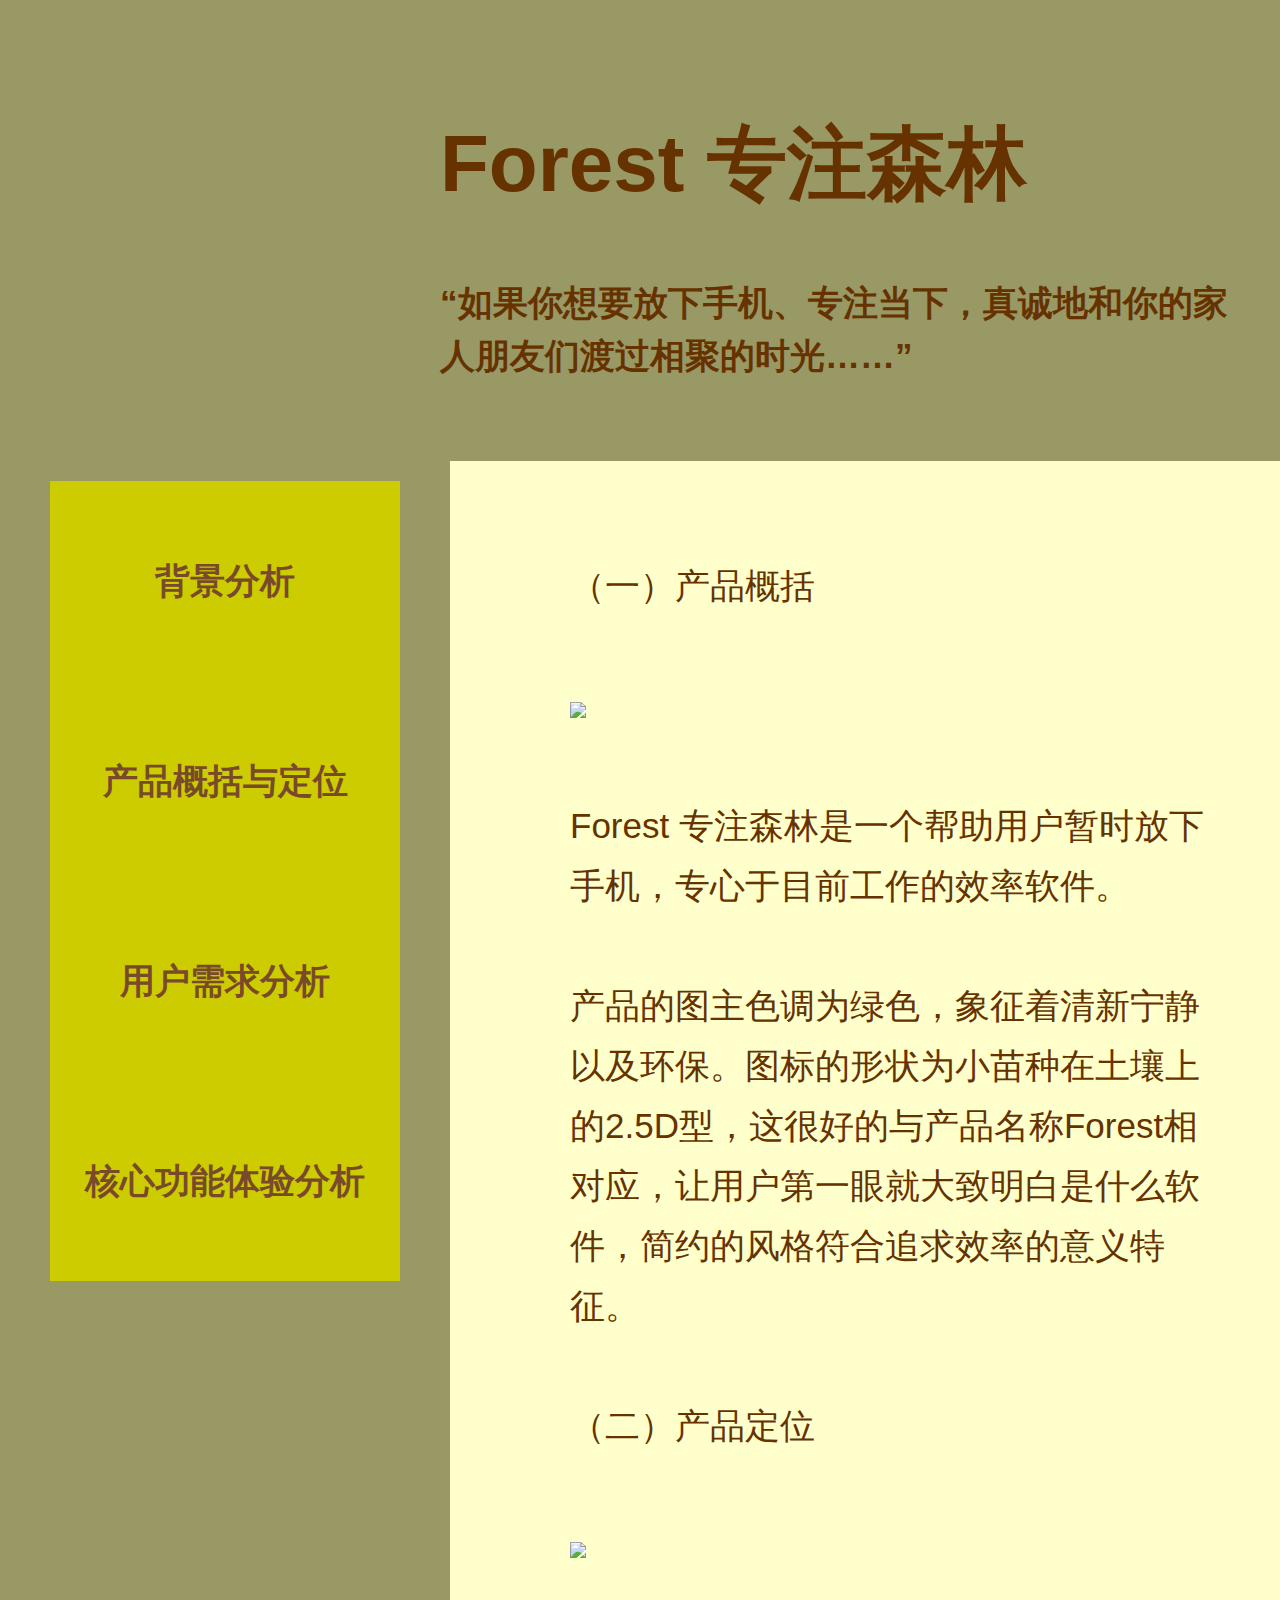
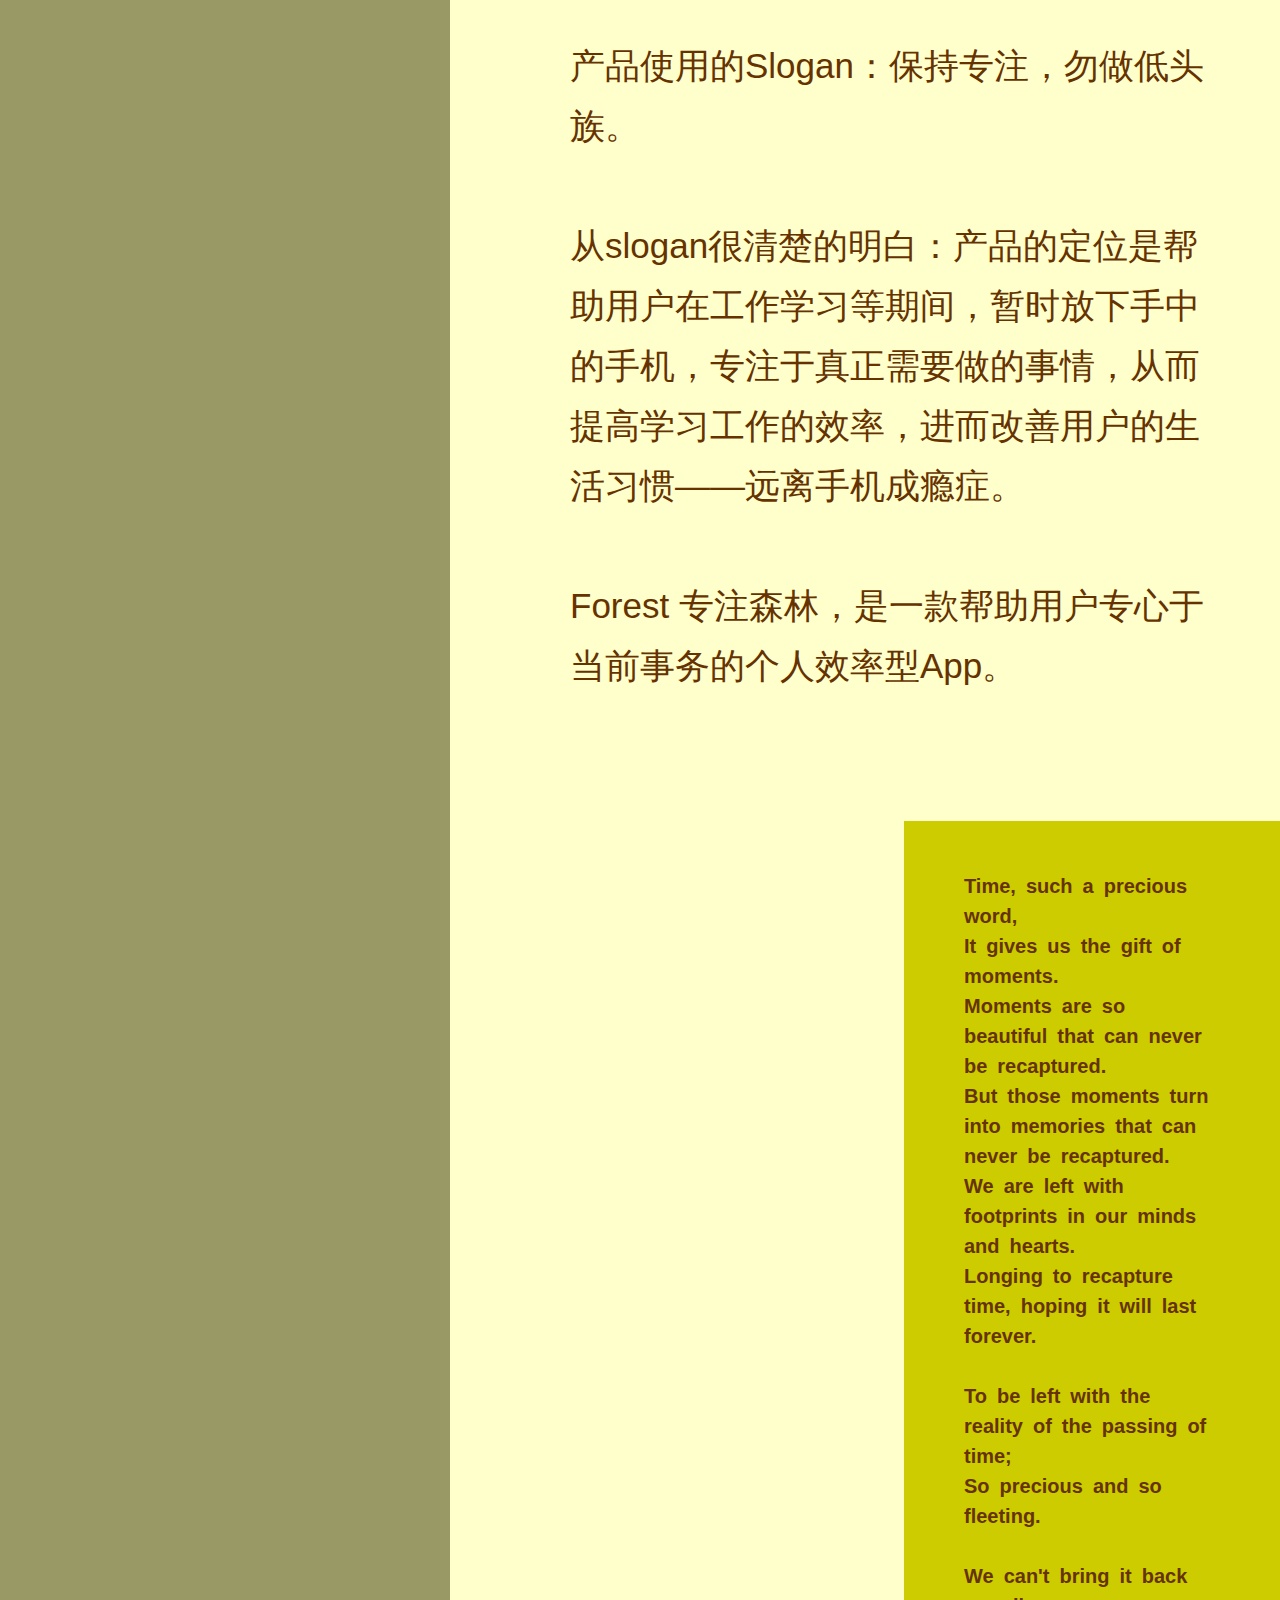
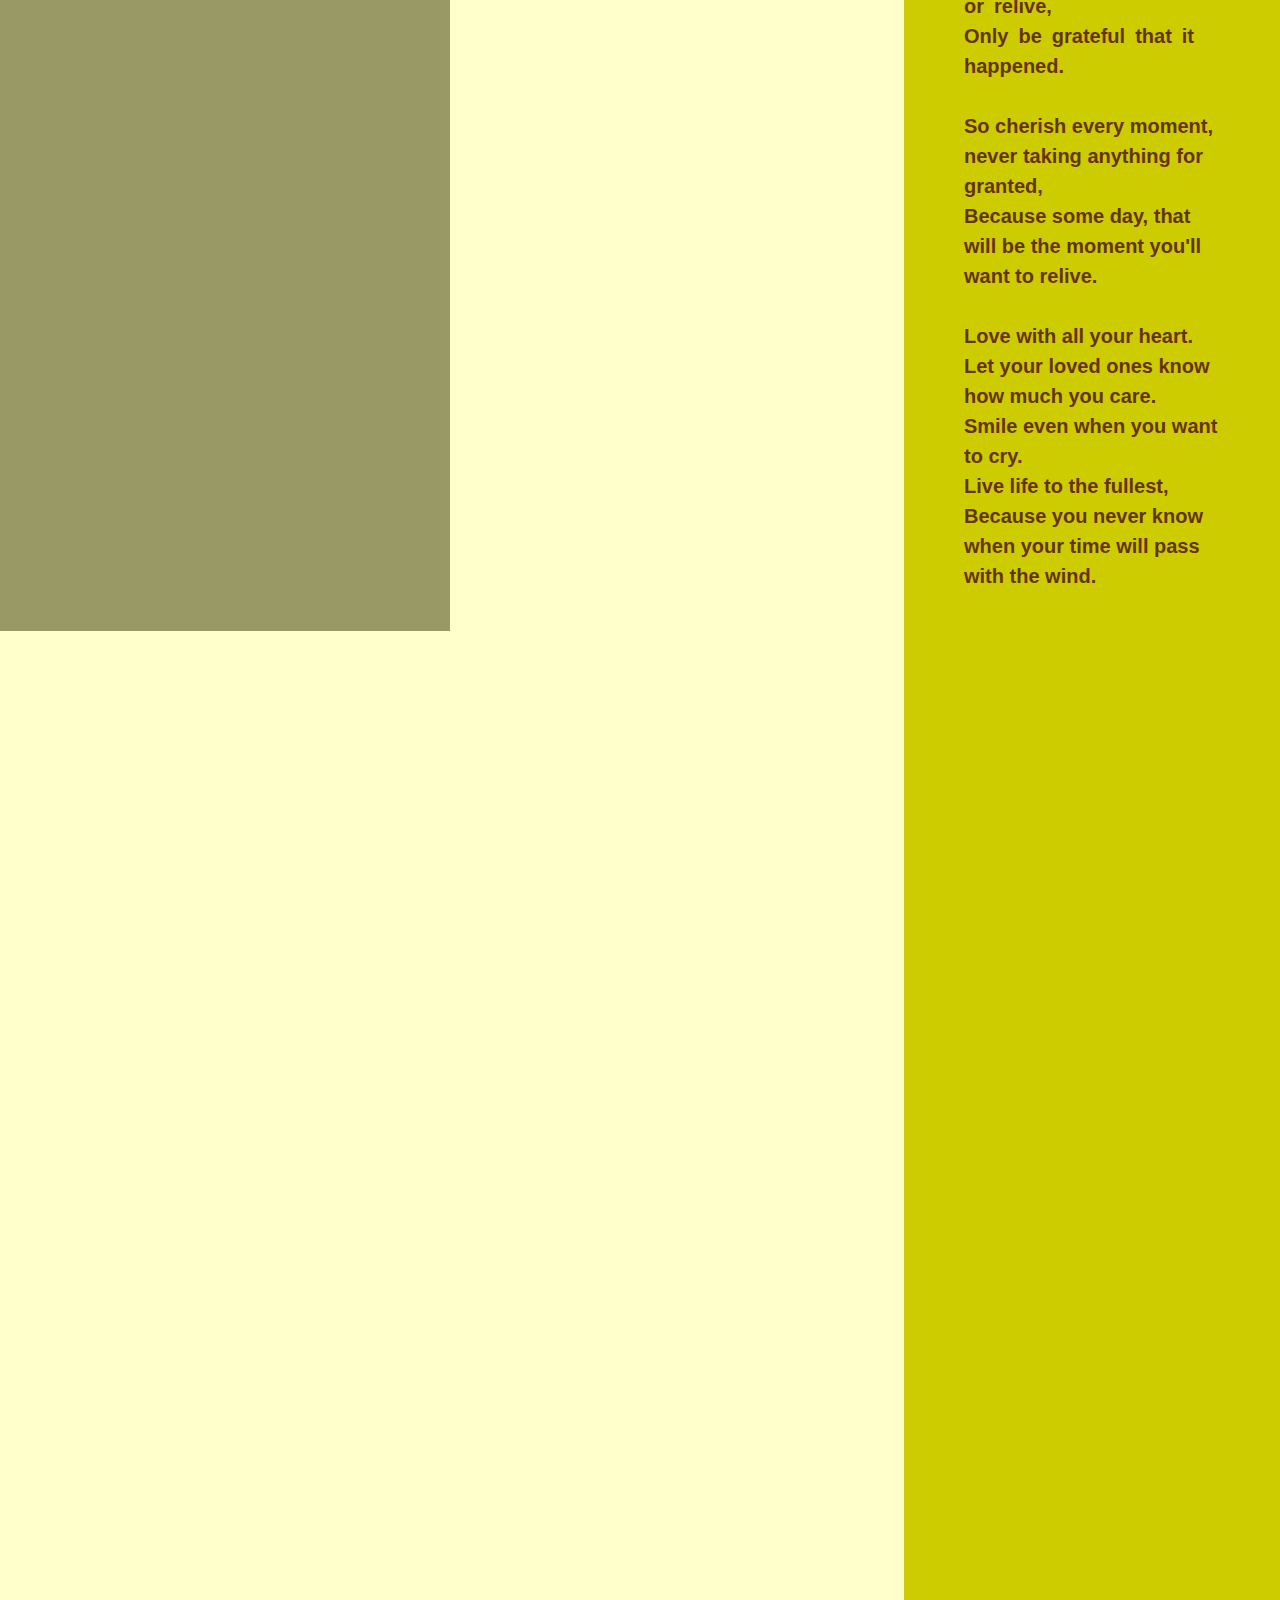
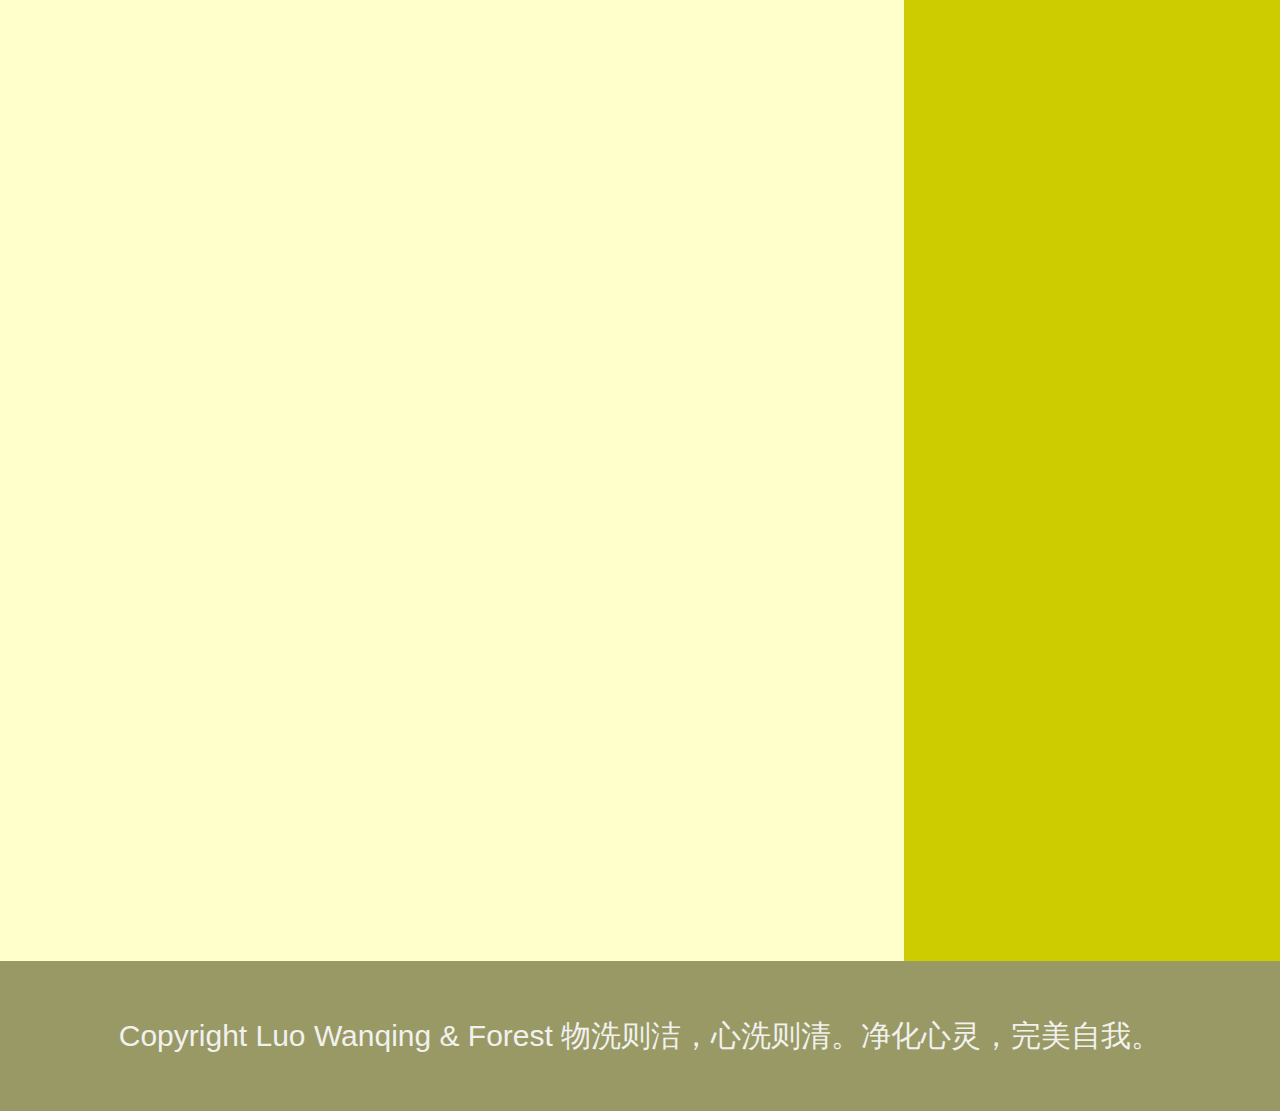
==== position.html @ fa4a775e "Add files via upload" ====
<!DOCTYPE html>
<html> 

<head>
    <meta http-equiv="Content-Type" content="text/html; charset=utf-8" />
    <link rel="stylesheet" type="text/css" href="style1.css">
</head>

<body>

    <div id="header">
        <h1>Forest 专注森林</h1>
        <h2>“如果你想要放下手机、专注当下，真诚地和你的家人朋友们渡过相聚的时光……”</h2>
    </div>

    <div id="nav" style="height:3300px">
        <ul>
            <li><a href="index.html">背景分析</a></li>
            <li><a href="position.html" >产品概括与定位</a></li>
            <li><a href="user.html">用户需求分析</a></li>
            <li><a href="experience.html">核心功能体验分析</a></li>                   
            </ul>
    </div>

    <div id="div1">
        <p>
            <br/>
            （一）产品概括
            <br/>
            <br/>
            <img src="images/index4.jpg" width="800" >
            <br/>
            <br/>
            Forest 专注森林是一个帮助用户暂时放下手机，专心于目前工作的效率软件。
            <br/>
            <br/>
            产品的图主色调为绿色，象征着清新宁静以及环保。图标的形状为小苗种在土壤上的2.5D型，这很好的与产品名称Forest相对应，让用户第一眼就大致明白是什么软件，简约的风格符合追求效率的意义特征。
            <br/>
            <br/>
            （二）产品定位
            <br/>
            <br/>
            <img src="images/index3.jpg" width="800">
            <br/>
            <br/>
            产品使用的Slogan：保持专注，勿做低头族。
            <br/>
            <br/>
            从slogan很清楚的明白：产品的定位是帮助用户在工作学习等期间，暂时放下手中的手机，专注于真正需要做的事情，从而提高学习工作的效率，进而改善用户的生活习惯——远离手机成瘾症。
            <br/>
            <br/>
            Forest 专注森林，是一款帮助用户专心于当前事务的个人效率型App。
        
        </p>   
    </div>

    <div id="div2">
        
        <br/>
        Time, such a precious word,
        <br/>
        It gives us the gift of moments.
        <br/>
        Moments are so beautiful that can never be recaptured.
        <br/>
        But those moments turn into memories that can never be recaptured.
        <br/>
        We are left with footprints in our minds and hearts.
        <br/>
        Longing to recapture time, hoping it will last forever.
        <br/>     
        <br/> 
        To be left with the reality of the passing of time;
        <br/>
        So precious and so fleeting.
        <br/> 
        <br/>
        We can't bring it back or relive,
        <br/>
        Only be grateful that it happened.
        <br/>
        <br/>
        So cherish every moment, never taking anything for granted,
        <br/>
        Because some day, that will be the moment you'll want to relive.
        <br/>
        <br/>
        Love with all your heart.
        <br/>
        Let your loved ones know how much you care.
        <br/>
        Smile even when you want to cry.
        <br/>
        Live life to the fullest,
        <br/>
        Because you never know when your time will pass with the wind.
        <br/>
        <br/>
    </div>

    <div id="footer" align="center">
       Copyright Luo Wanqing & Forest
       物洗则洁，心洗则清。净化心灵，完美自我。
    </div>

</body>
</html>
---- style1.css ----
html 

body {
    background-color: #FFFFCC;
    box-shadow: 0 0 1px rgb(128, 128, 128);
    color:  #FFFFCC;
    font-family: Verdana, Geneva, Tahoma, sans-serif;
    font-size: 25 px;
    line-height: 1.5;
    margin: 0 auto;
    max-width:2500px;

}

h1 {
    color: #663300;
    font-weight: 00;
    font-size:80px;
    text-align: left;
    padding-left: 390px;
    }

h2 {
    color: #663300;
    font-weight: 00;
    font-size:35px;
    text-align: left;
    padding-left: 390px;
   }

#header {
    background-color: #999966;
    color: whitesmoke;
    text-align:left;
    padding:50px;
    opacity: 2;

}

#nav {
    line-height:25px;
    height: 3300px;
    background-color: #999966;
    opacity:2;
    width:350px;
    float:left;
    padding:50px; 
    font-size: 20px;
    font-weight:bold;
    padding-top: 20px
}

#div1 {
    width:50%;
    float: left;
    background-color:#FFFFCC;
    padding:0px 60px 60px 120px; 
    line-height:60px;
    font-size: 35px;
    color: #663300
}

#div2 {
    float: right;
    margin-right:0px ;
    width:20%;
    padding:20px 60px 60px 60px;
    background-color: #CCCC00;
    margin-top: 30px;
    height: 3260px;
    color: #663300;
    font-size: 20px;
    font-weight: bold
}   

#footer {
    background-color: #999966;
    color:  rgb(241, 241, 238);
    font-size: 30px;
    clear:both;
    text-align:center;
    padding:0 px; 
    line-height: 150px
}


ul{
    list-style-type:none;
    margin:0;
    padding:0;
}

a{
    display:block;  
    background-color:#CCCC00;
    color:rgb(121, 74, 41);
    width:350px;
    line-height: 200px;
    text-align:center;
    font-weight:bold;
    padding: 15px,15px,15px,15px;
    text-decoration:none;
    font-size:35px

}

a:hover,a:active{
    background-color:#999966;
}

table,table tr th, table tr td { 
    border:30px solid rgb(12, 10, 10)
}

table { 
    width: 600px; 
    line-height: 100px; 
    text-align: center; 
    border-collapse: collapse;
    background-color: #ede3f1;
    color: white;
    font-weight: bold;
    padding:10px;

}
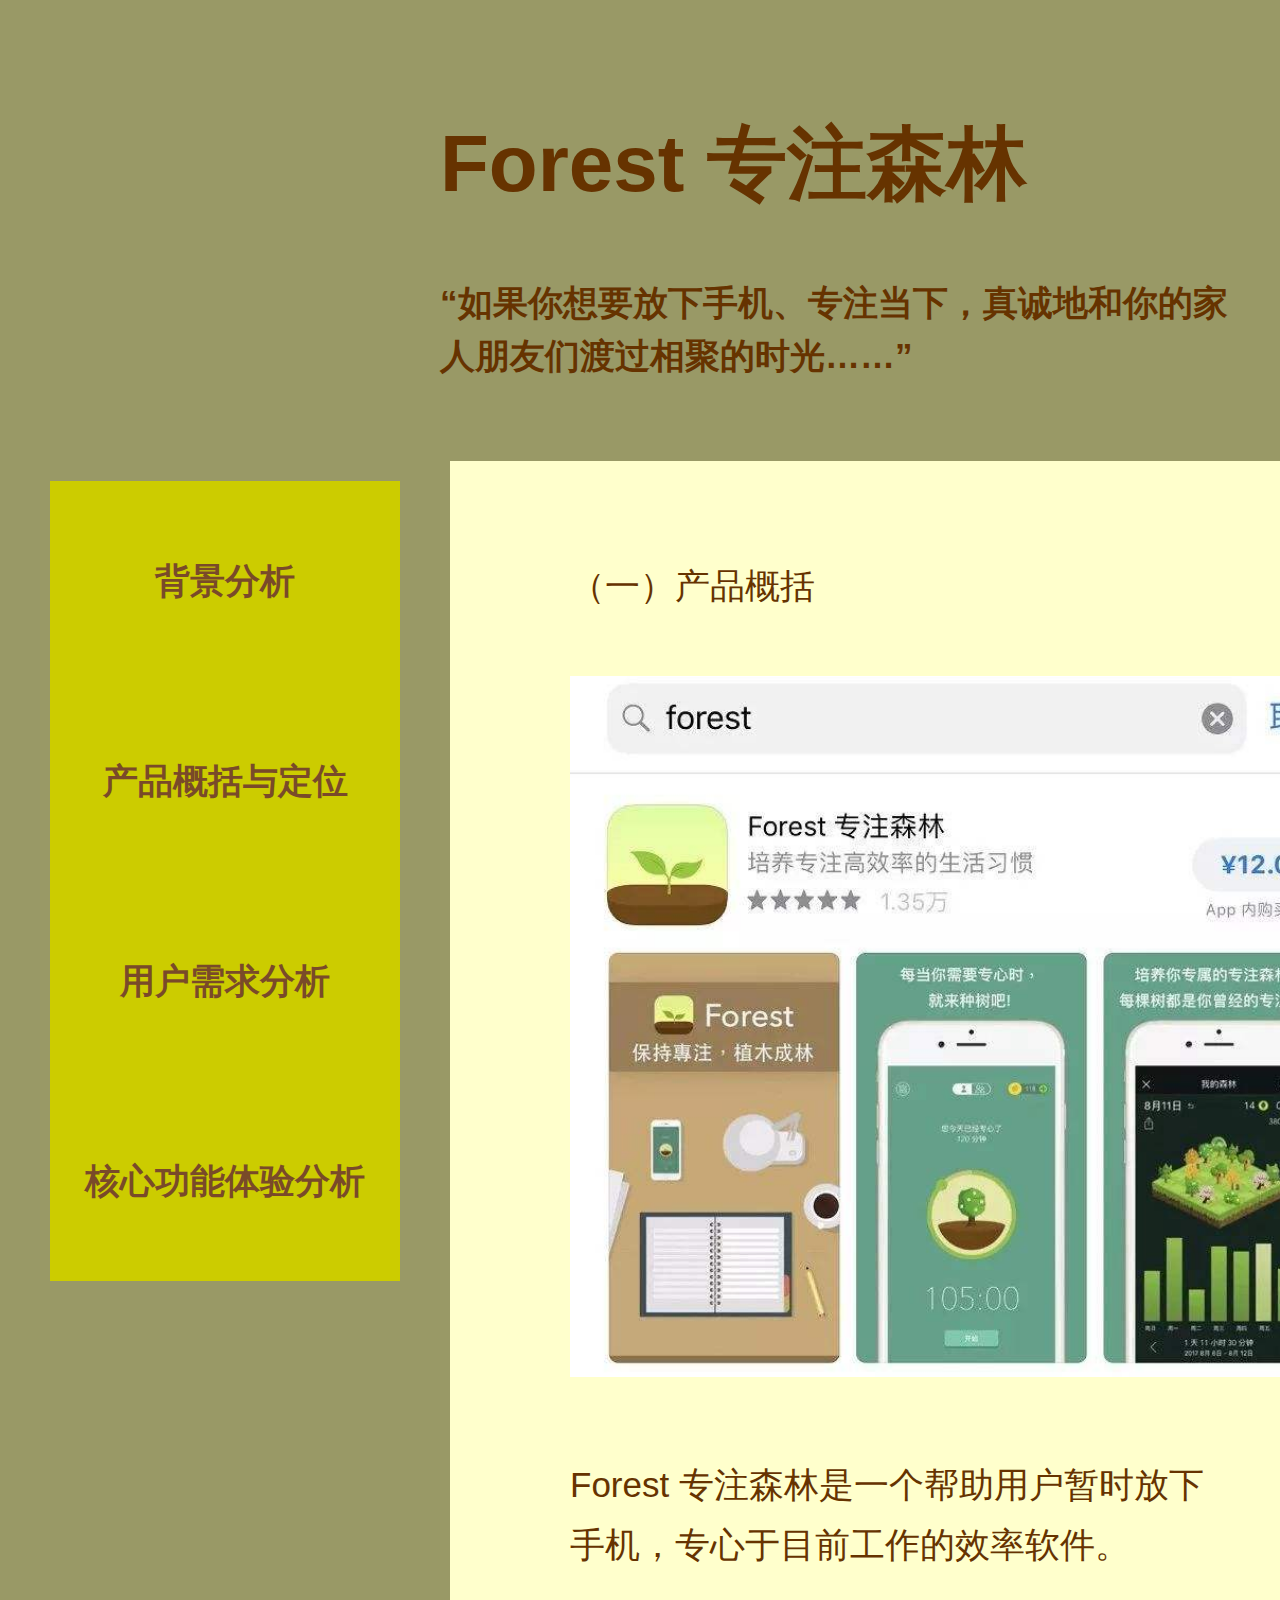
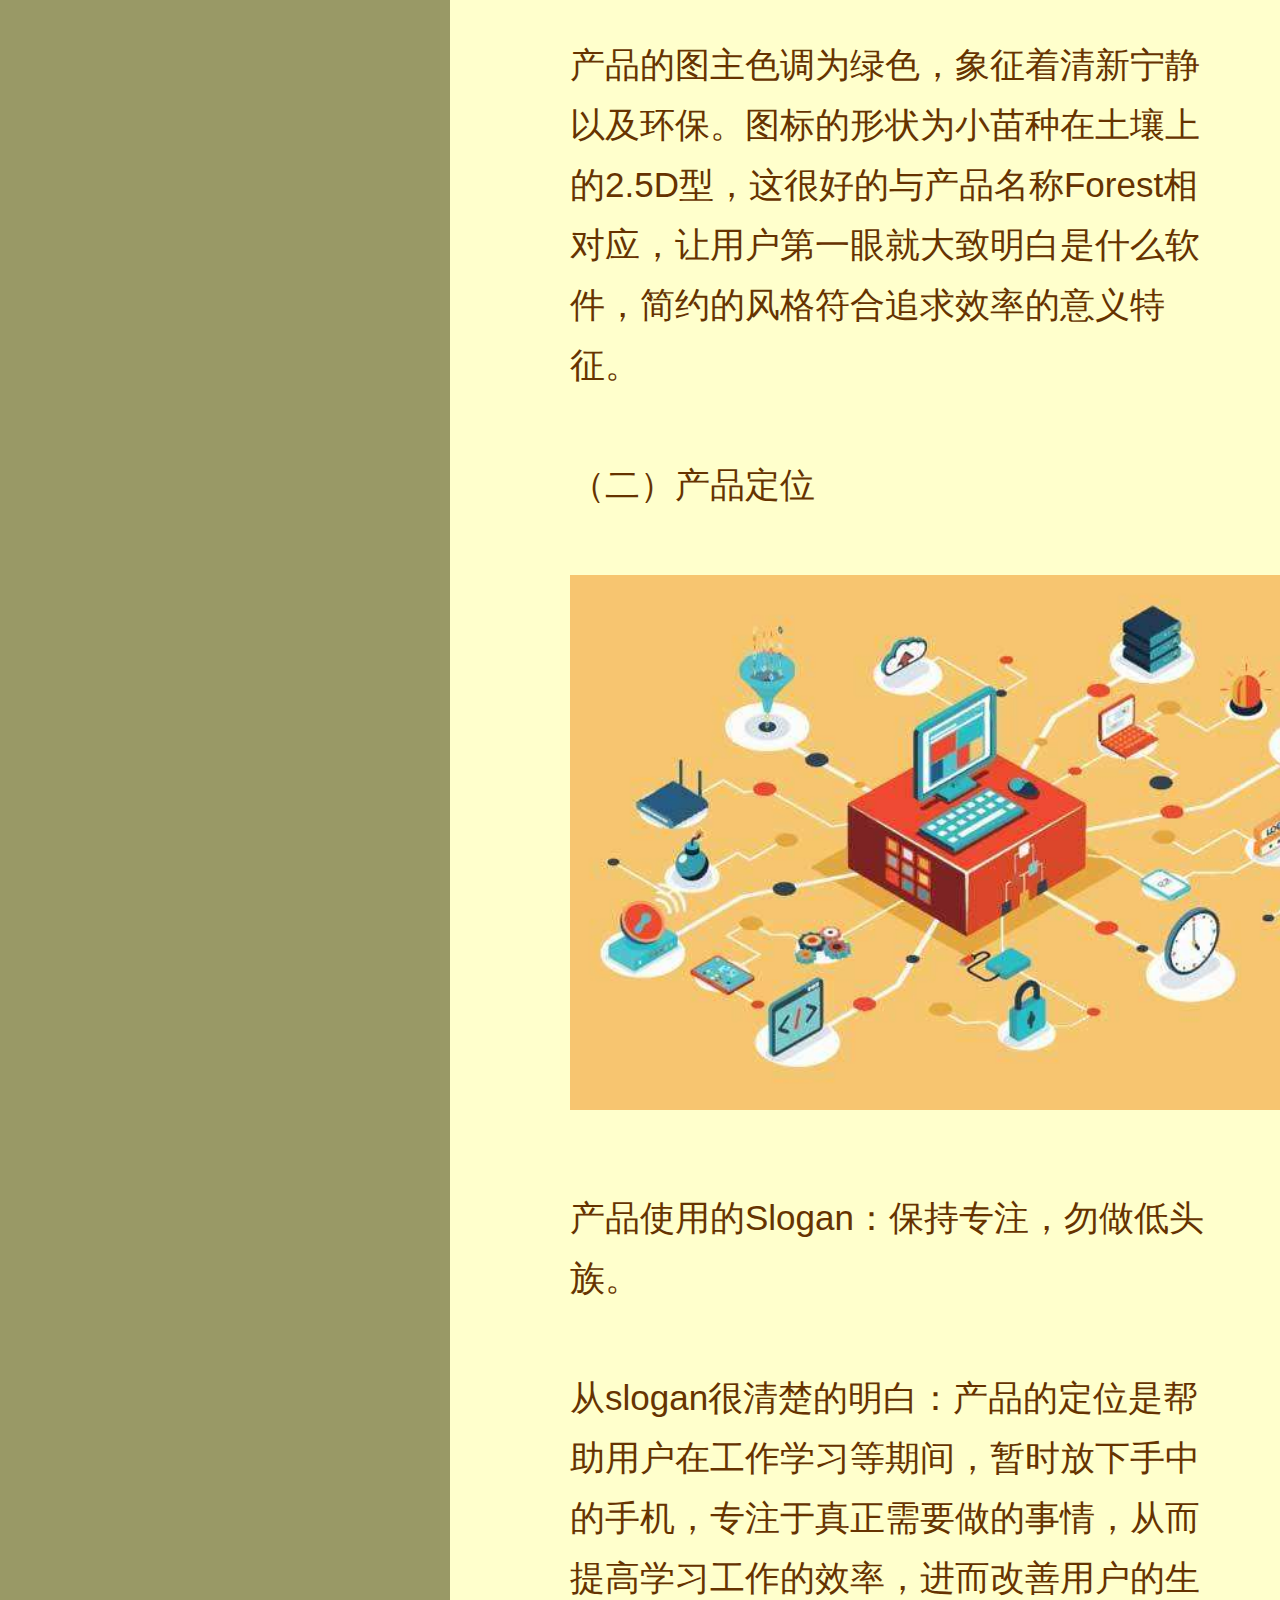
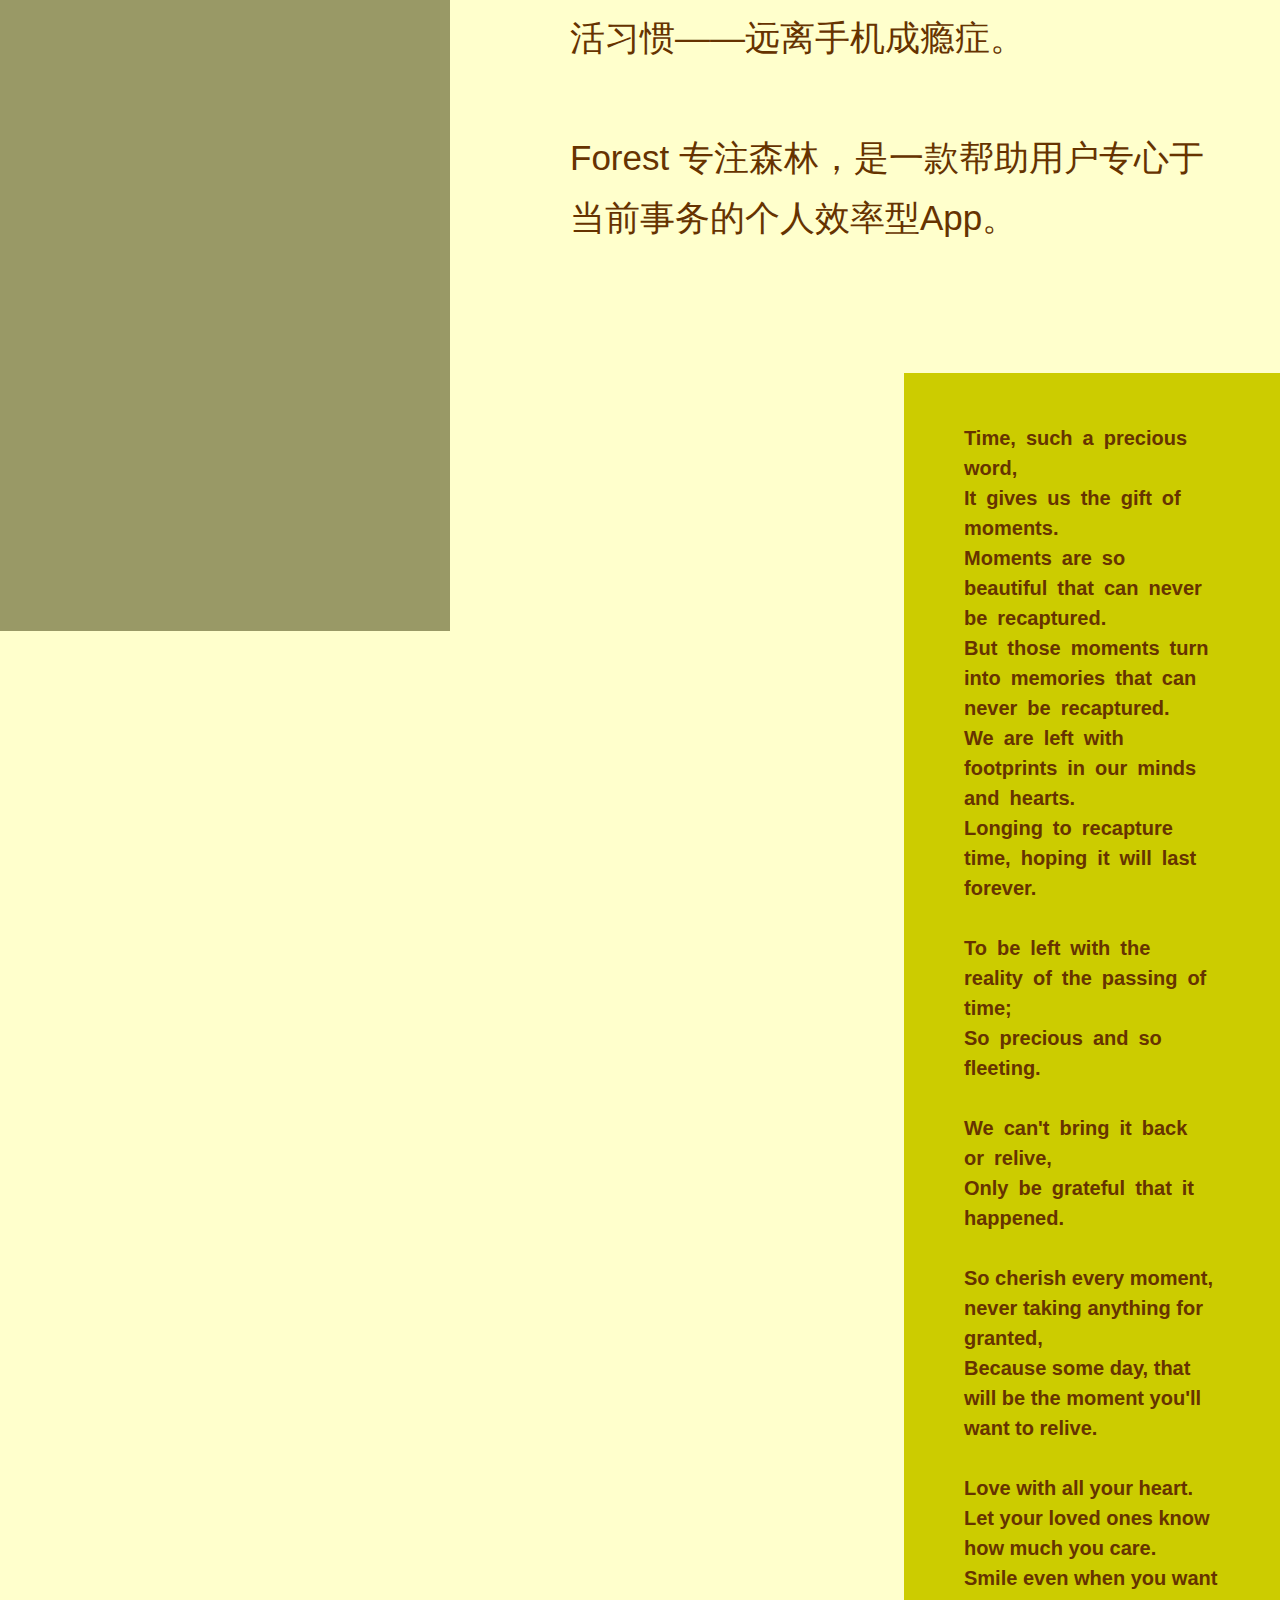
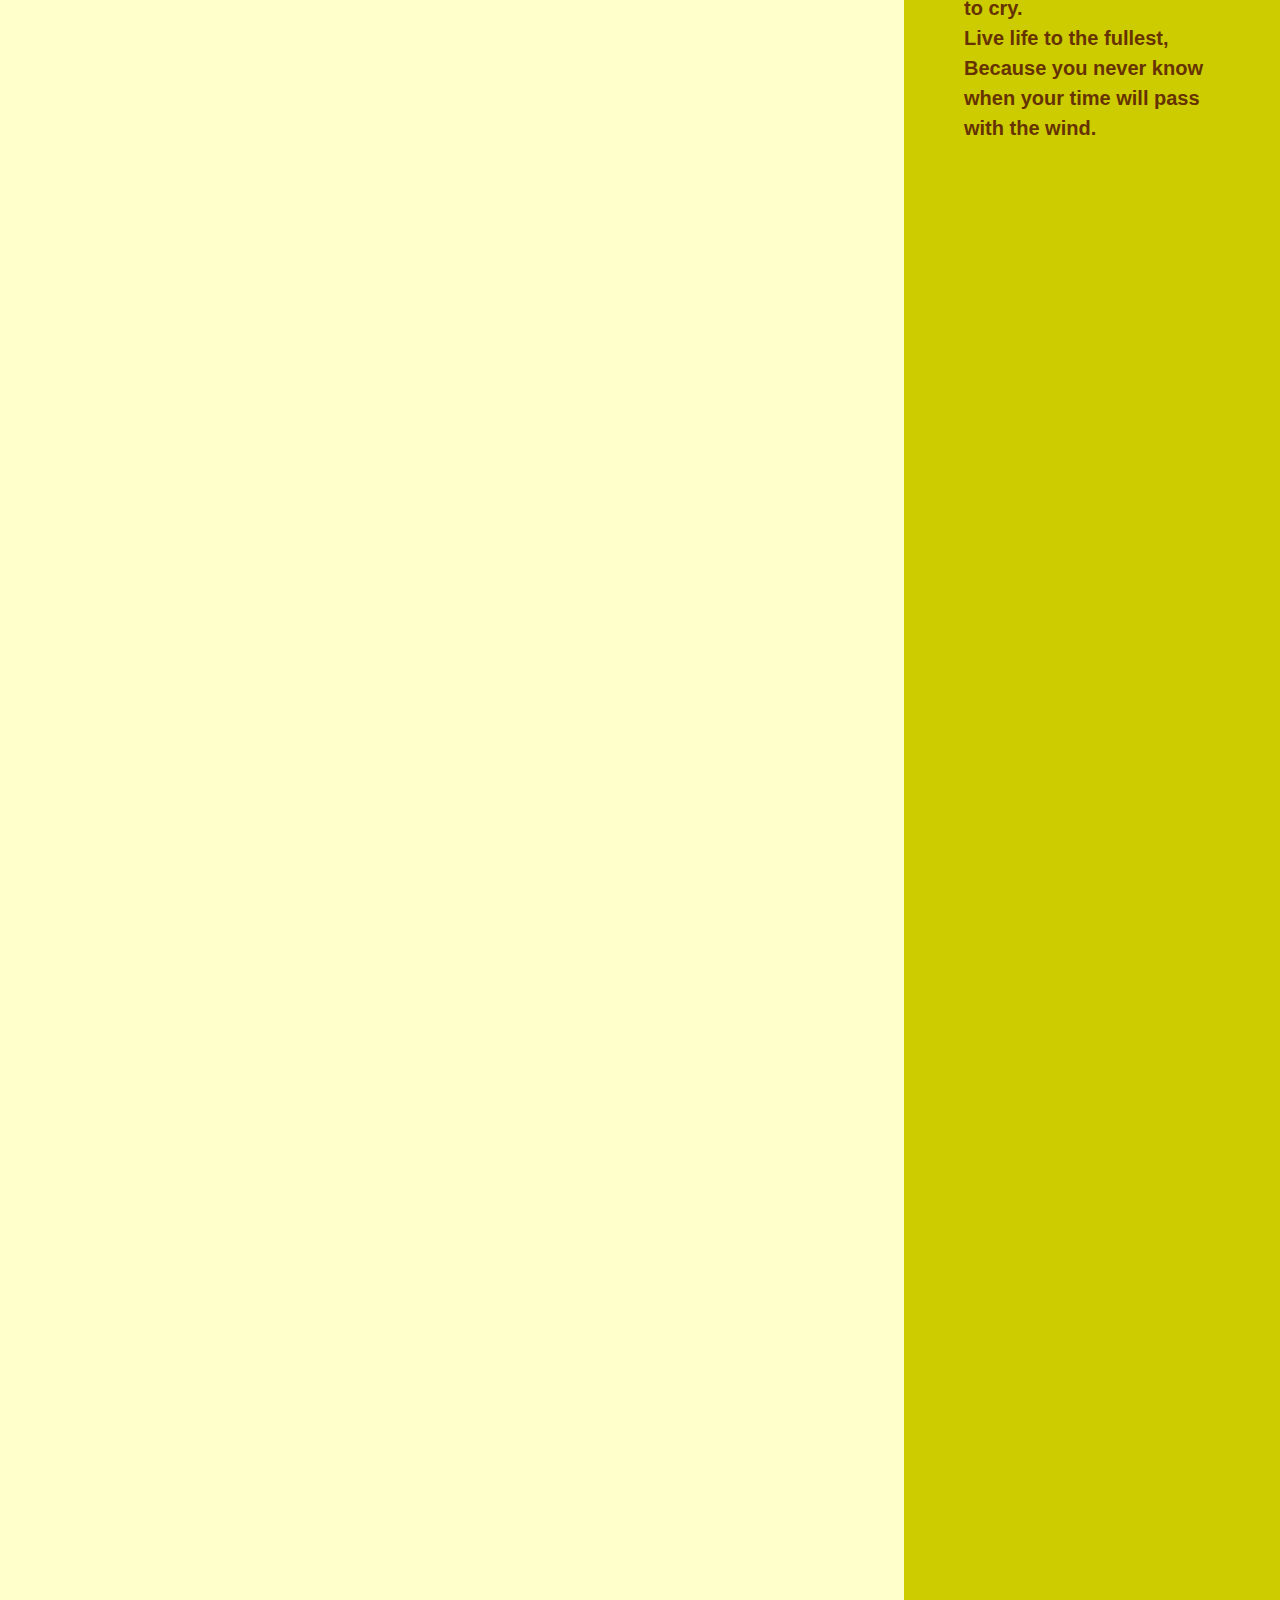
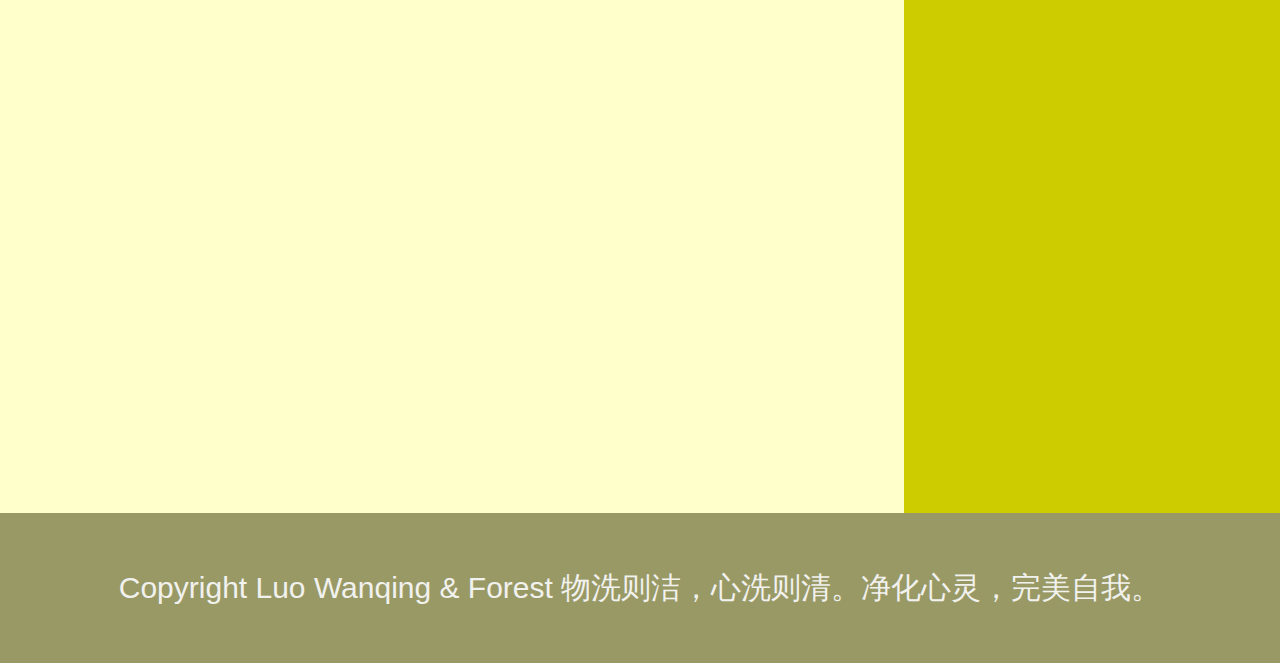
==== commit 4edd37d6: "Update position.html" ====
--- a/position.html
+++ b/position.html
@@ -2,6 +2,7 @@
 <html> 
 
 <head>
+    <meta name="viewport" content="width=device-width,initial-scale=1.0,maximum-scale=1.0,user-scalable=no">
     <meta http-equiv="Content-Type" content="text/html; charset=utf-8" />
     <link rel="stylesheet" type="text/css" href="style1.css">
 </head>
@@ -104,4 +105,4 @@
     </div>
 
 </body>
-</html>+</html>
